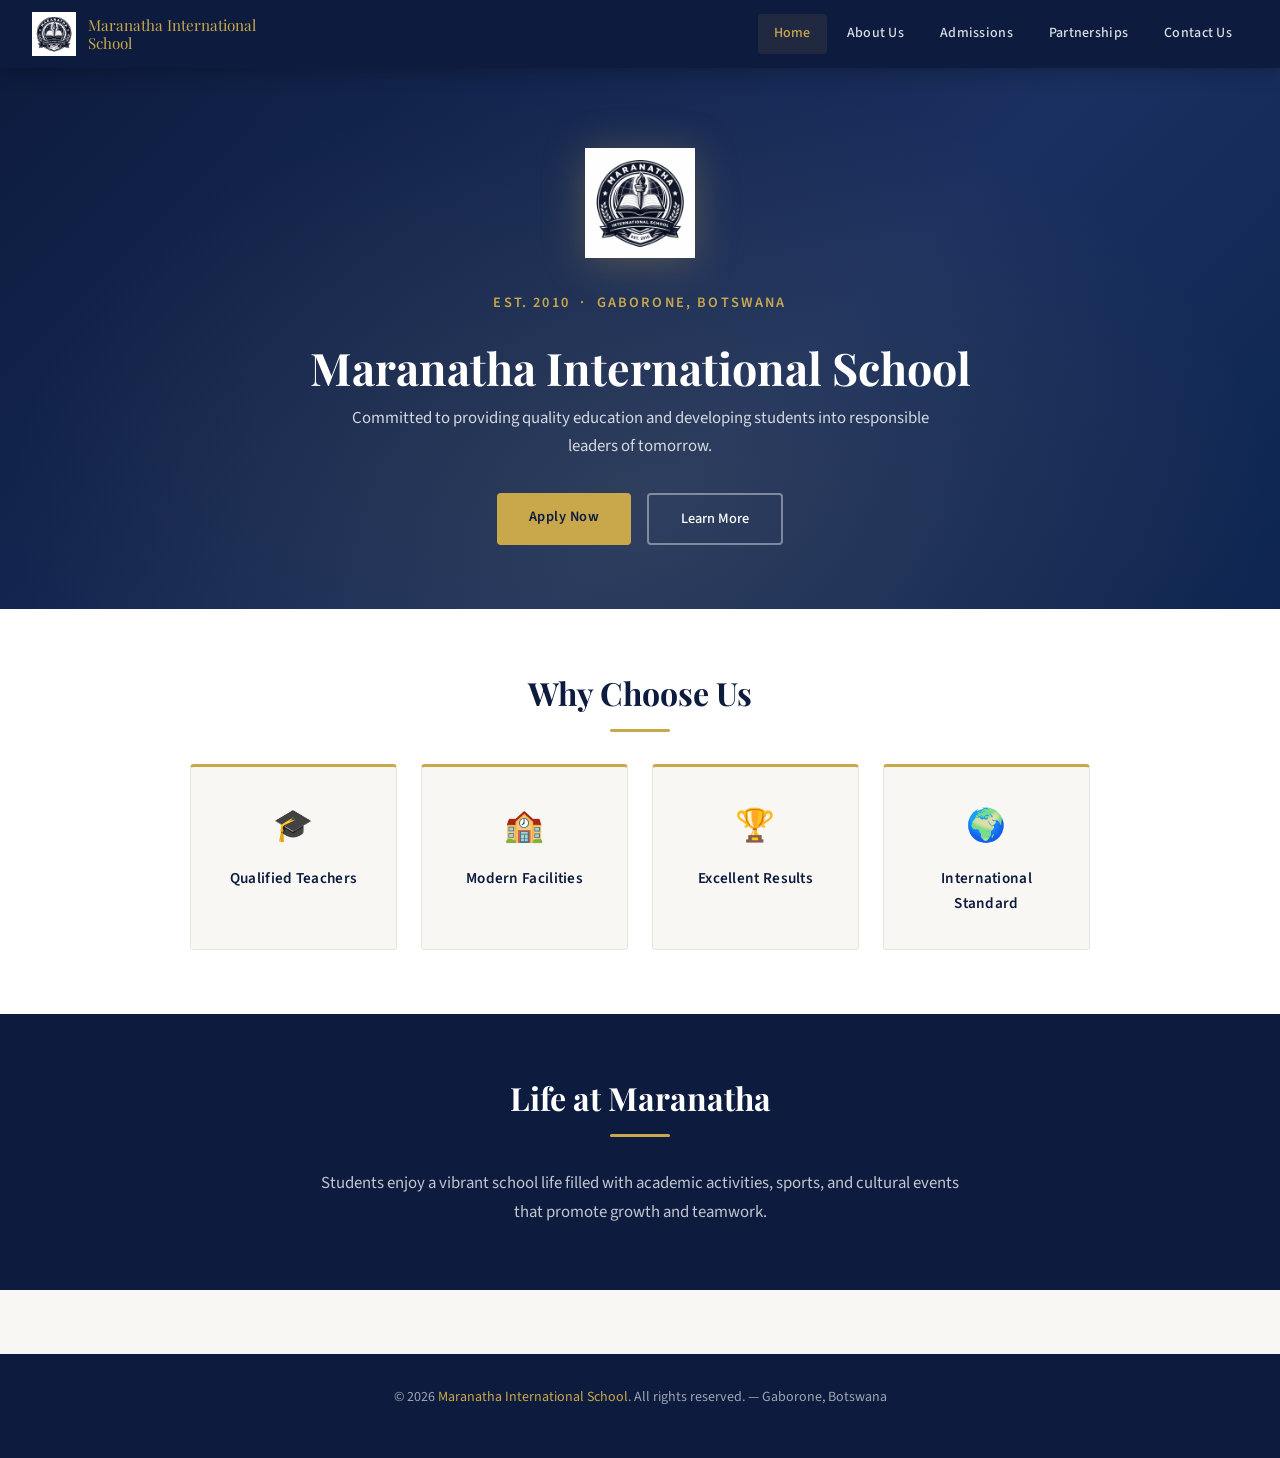
==== index.html @ 63516a1a "Updated website" ====
<!DOCTYPE html>
<html lang="en">
<head>
  <meta charset="UTF-8">
  
  <meta http-equiv="Content-Type" content="text/html; charset=utf-8">
  <meta name="viewport" content="width=device-width, initial-scale=1.0">
  <title>Maranatha International School – Home</title>

  <link rel="stylesheet" href="Style.css">
</head>
<body>

 
  <nav>
    <a href="index.html" class="nav-logo">
      <img src="Maranatha logo.png" alt="Maranatha International School Logo">
      <span>Maranatha International School</span>
    </a>
    <button class="hamburger" onclick="this.nextElementSibling.classList.toggle('open')" aria-label="Open navigation menu">
      <span></span><span></span><span></span>
    </button>
    <ul class="nav-links">
      <li><a href="index.html" class="active">Home</a></li>
      <li><a href="about.html">About Us</a></li>
      <li><a href="admission.html">Admissions</a></li>
      <li><a href="partnership.html">Partnerships</a></li>
      <li><a href="contact.html">Contact Us</a></li>
    </ul>
  </nav>

  
  <section class="hero">
    <img src="Maranatha logo.png" alt="Maranatha International School Crest" class="hero-logo">
    <p class="tagline">Est. 2010 &nbsp;&middot;&nbsp; Gaborone, Botswana</p>
  
    <h1>Maranatha International School</h1>
    <p>Committed to providing quality education and developing students into responsible leaders of tomorrow.</p>
    <div class="hero-btns">
      <a href="admission.html" class="btn-primary">Apply Now</a>
      <a href="about.html" class="btn-outline">Learn More</a>
    </div>
  </section>

 
  <section class="cards-section">
    <h2 class="section-title">Why Choose Us</h2>
    <div class="gold-divider"></div>
    <div class="cards">
      <div class="card"><span class="card-icon">🎓</span>Qualified Teachers</div>
      <div class="card"><span class="card-icon">🏫</span>Modern Facilities</div>
      <div class="card"><span class="card-icon">🏆</span>Excellent Results</div>
      <div class="card"><span class="card-icon">🌍</span>International Standard</div>
    </div>
  </section>


  <section class="life-section">
    <h2 class="section-title">Life at Maranatha</h2>
    <div class="gold-divider"></div>
    <p>Students enjoy a vibrant school life filled with academic activities, sports, and cultural events that promote growth and teamwork.</p>
  </section>

 
  <footer>
    <p>&copy; 2026 <span>Maranatha International School</span>. All rights reserved. &mdash; Gaborone, Botswana</p>
  </footer>

</body>
</html>
---- Style.css ----
@import url('https://fonts.googleapis.com/css2?family=Playfair+Display:wght@600;700&family=Source+Sans+3:wght@300;400;500;600&display=swap');

* {
  margin: 0;
  padding: 0;
  box-sizing: border-box;
}


:root {
  --navy:      #0d1b3e;
  --navy-mid:  #1a3060;
  --gold:      #c9a84c;
  --gold-lt:   #f0d080;
  --white:     #ffffff;
  --off-white: #f8f7f4;
  --light:     #e8e4dd;
  --gray:      #6b7280;
  --text:      #1a1a2e;
}

body {
  font-family: 'Source Sans 3', Arial, sans-serif;
  background-color: var(--off-white);
  color: var(--text);
  line-height: 1.7;      
  font-size: 1rem;
}


h1, h2, h3 {
  font-family: 'Playfair Display', Georgia, serif;
  color: var(--navy);
  line-height: 1.25;
}

h1 { font-size: clamp(1.9rem, 4vw, 2.8rem); }
h2 { font-size: clamp(1.4rem, 3vw, 2rem); margin-bottom: .5rem; }
h3 { font-size: 1.15rem; }

p  { margin-bottom: 1rem; }


a { color: var(--navy); text-decoration: none; }
a:hover { text-decoration: underline; color: var(--gold); }

nav {
  background-color: var(--navy);
  padding: 0 2rem;
  display: flex;
  align-items: center;
  justify-content: space-between;
  position: sticky;
  top: 0;
  z-index: 100;
  box-shadow: 0 2px 20px rgba(0,0,0,.3);
}

.nav-logo {
  display: flex;
  align-items: center;
  gap: .75rem;
  padding: .75rem 0;
  text-decoration: none;
}
.nav-logo img { height: 44px; width: auto; }
.nav-logo span {
  font-family: 'Playfair Display', serif;
  color: var(--gold);
  font-size: .95rem;
  line-height: 1.2;
  max-width: 180px;
}


.nav-links {
  display: flex;
  gap: .25rem;
  list-style: none;   
  padding: 0;
  margin: 0;
}


.nav-links li { display: inline; }

.nav-links a {
  color: rgba(255,255,255,.85);
  padding: .5rem 1rem;
  border-radius: 4px;
  font-size: .875rem;
  font-weight: 500;
  letter-spacing: .02em;
  transition: all .2s;
  display: inline-block;
}


.nav-links a:hover,
.nav-links a.active {
  color: var(--gold);
  background: rgba(201,168,76,.1);
  text-decoration: none;
}


.hamburger {
  display: none;
  flex-direction: column;
  gap: 5px;
  background: none;
  border: none;
  cursor: pointer;
  padding: .5rem;
}
.hamburger span {
  display: block;
  width: 24px;
  height: 2px;
  background: var(--white);
  border-radius: 2px;
  transition: all .3s;
}

.hero {
  background: linear-gradient(135deg, var(--navy) 0%, var(--navy-mid) 60%, #0d2550 100%);
  color: var(--white);
  padding: 5rem 2rem 4rem;
  text-align: center;
  position: relative;
  overflow: hidden;
}
.hero::before {
  content: '';
  position: absolute;
  inset: 0;
  background: radial-gradient(ellipse at 50% 80%, rgba(201,168,76,.12) 0%, transparent 70%);
}

.hero-logo {
  width: 110px;
  height: 110px;
  object-fit: contain;
  margin-bottom: 1.5rem;
  filter: drop-shadow(0 4px 20px rgba(201,168,76,.3));
  position: relative;
}

.hero h1 { color: var(--white); margin-bottom: .5rem; position: relative; }
.hero .tagline {
  color: var(--gold);
  font-size: .9rem;
  font-weight: 600;
  letter-spacing: .15em;
  text-transform: uppercase;   
  margin-bottom: 1.5rem;
  position: relative;
}
.hero p {
  max-width: 600px;
  margin: 0 auto 2rem;
  color: rgba(255,255,255,.8);
  font-size: 1.05rem;
  position: relative;
}

.hero-btns {
  display: flex;
  gap: 1rem;
  justify-content: center;
  flex-wrap: wrap;
  position: relative;
}


.btn-primary {
  background: var(--gold);
  color: var(--navy);
  padding: .75rem 2rem;
  border-radius: 4px;
  font-weight: 600;
  font-size: .9rem;
  letter-spacing: .03em;
  transition: all .2s;
  border: none;
  cursor: pointer;
  display: inline-block;
}
.btn-primary:hover { background: var(--gold-lt); transform: translateY(-1px); text-decoration: none; color: var(--navy); }

.btn-outline {
  border: 2px solid rgba(255,255,255,.4);
  color: var(--white);
  padding: .75rem 2rem;
  border-radius: 4px;
  font-weight: 500;
  font-size: .9rem;
  transition: all .2s;
  display: inline-block;
}
.btn-outline:hover { border-color: var(--gold); color: var(--gold); text-decoration: none; }


.gold-divider {
  width: 60px; height: 3px;
  background: var(--gold);
  margin: 1rem auto 2rem;
  border-radius: 2px;
}


.section-title {
  text-align: center;
  margin-bottom: .5rem;
}


.cards-section {
  padding: 4rem 2rem;
  background: var(--white);
}

.cards {
  display: grid;
  grid-template-columns: repeat(auto-fit, minmax(200px, 1fr));
  gap: 1.5rem;
  max-width: 900px;
  margin: 2rem auto 0;
}


.card {
  background: var(--off-white);
  border: 1px solid var(--light);
  border-top: 3px solid var(--gold);
  padding: 2rem 1.5rem;       
  text-align: center;
  border-radius: 4px;
  font-weight: 600;
  color: var(--navy);
  font-size: .95rem;
  letter-spacing: .02em;
  transition: box-shadow .2s;   
}
.card:hover { box-shadow: 0 8px 30px rgba(13,27,62,.1); }
.card-icon { font-size: 2rem; margin-bottom: .75rem; display: block; }

.life-section {
  padding: 4rem 2rem;
  background: var(--navy);
  color: var(--white);
  text-align: center;
}
.life-section .section-title { color: var(--white); }
.life-section p { max-width: 640px; margin: 0 auto; color: rgba(255,255,255,.75); font-size: 1.05rem; }


.page-header {
  background: linear-gradient(135deg, var(--navy), var(--navy-mid));
  padding: 3rem 2rem;
  text-align: center;
  color: var(--white);
}
.page-header h1 { color: var(--white); }
.page-header p { color: rgba(255,255,255,.7); margin-top: .5rem; margin-bottom: 0; }


.about-section {
  max-width: 800px;
  margin: 4rem auto;
  padding: 0 2rem;
}


.principal-card {
  background: var(--white);
  border-radius: 8px;
  padding: 3rem;           
  box-shadow: 0 4px 30px rgba(0,0,0,.08);  
  display: flex;
  gap: 2.5rem;
  align-items: flex-start;
  margin-bottom: 3rem;      
}

.principal-img {
  width: 160px;
  height: 160px;
  border-radius: 50%;
  object-fit: cover;
  border: 4px solid var(--gold);
  flex-shrink: 0;
}

.principal-info h2 { margin-bottom: .25rem; }
.principal-info .title {
  color: var(--gold);
  font-weight: 600;
  font-size: .8rem;
  letter-spacing: .1em;
  text-transform: uppercase;
  margin-bottom: 1rem;
}
.principal-info p { color: var(--gray); font-size: .95rem; }

.activities-section {
  background: var(--white);
  border-radius: 8px;
  padding: 2.5rem 3rem;
  box-shadow: 0 4px 30px rgba(0,0,0,.08);
}
.activities-section h3 {
  font-family: 'Playfair Display', serif;
  font-size: 1.4rem;
  color: var(--navy);
  margin-bottom: 1.5rem;
}


.activities-grid {
  display: grid;
  grid-template-columns: repeat(auto-fill, minmax(160px, 1fr));
  gap: 1rem;
  list-style: none;       
  padding: 0;
}
.activities-grid li {
  background: var(--off-white);
  border-left: 3px solid var(--gold);
  padding: .75rem 1rem;    
  border-radius: 0 4px 4px 0;
  font-size: .9rem;
  font-weight: 500;
  color: var(--navy);
}


.contact-section {
  max-width: 860px;
  margin: 4rem auto;
  padding: 0 2rem;
  display: grid;
  grid-template-columns: 1fr 2fr;
  gap: 2rem;
}

.contact-info {
  background: var(--navy);
  border-radius: 8px;
  padding: 2.5rem 2rem;
  color: var(--white);
}
.contact-info h2 {
  font-family: 'Playfair Display', serif;
  font-size: 1.4rem;
  margin-bottom: 2rem;
  color: var(--white);
}
.contact-item { margin-bottom: 2rem; }
.contact-item h3 {
  color: var(--gold);
  font-size: .75rem;
  letter-spacing: .12em;
  text-transform: uppercase;
  margin-bottom: .4rem;
  font-weight: 600;
  font-family: 'Source Sans 3', sans-serif;
}
.contact-item p { color: rgba(255,255,255,.8); font-size: .9rem; margin-bottom: 0; }


.contact-form {
  background: var(--white);
  border-radius: 8px;
  padding: 2.5rem;
  box-shadow: 0 4px 30px rgba(0,0,0,.08);
}
.contact-form h2 {
  font-family: 'Playfair Display', serif;
  font-size: 1.4rem;
  color: var(--navy);
  margin-bottom: 1.5rem;
}


.form-group { margin-bottom: 1.25rem; }


.form-group label {
  display: block;
  font-size: .8rem;
  font-weight: 600;
  color: var(--navy);
  letter-spacing: .05em;
  text-transform: uppercase;
  margin-bottom: .4rem;
}


.form-group input,
.form-group textarea {
  width: 100%;
  padding: .75rem 1rem;      
  border: 1.5px solid var(--light);
  border-radius: 4px;
  font-family: 'Source Sans 3', sans-serif;
  font-size: .95rem;
  color: var(--text);
  background: var(--off-white);
  transition: border-color .2s;
}
.form-group input:focus,
.form-group textarea:focus {
  outline: none;
  border-color: var(--gold);
  background: var(--white);
}
.form-group textarea { resize: vertical; min-height: 130px; }

.form-note {
  margin-top: 1rem;
  font-size: .8rem;
  color: var(--gray);
}
.form-note a { color: var(--navy); text-decoration: underline; }


.admission-section {
  max-width: 860px;
  margin: 4rem auto;
  padding: 0 2rem;
}

.admission-grid {
  display: grid;
  grid-template-columns: repeat(auto-fit, minmax(260px, 1fr));
  gap: 1.5rem;
  margin-top: 2rem;
}

.admission-card {
  background: var(--white);
  border-radius: 8px;
  padding: 2rem;
  box-shadow: 0 4px 20px rgba(0,0,0,.07);
  border-top: 3px solid var(--gold);
}
.admission-card h3 {
  font-family: 'Playfair Display', serif;
  color: var(--navy);
  margin-bottom: .75rem;
  font-size: 1.1rem;
}
.admission-card p,
.admission-card li { color: var(--gray); font-size: .9rem; line-height: 1.6; }
.admission-card ul { padding-left: 1.2rem; }
.admission-card li { margin-bottom: .3rem; }

.step-number {
  width: 36px; height: 36px;
  background: var(--gold);
  color: var(--navy);
  border-radius: 50%;
  display: flex;
  align-items: center;
  justify-content: center;
  font-weight: 700;
  font-size: .9rem;
  margin-bottom: 1rem;
}


.partnership-section {
  max-width: 860px;
  margin: 4rem auto;
  padding: 0 2rem;
}

.partner-benefits {
  display: grid;
  grid-template-columns: repeat(auto-fit, minmax(240px, 1fr));
  gap: 1.5rem;
  margin-top: 2rem;
}

.benefit-card {
  background: var(--white);
  border-radius: 8px;
  padding: 2rem;
  box-shadow: 0 4px 20px rgba(0,0,0,.07);
  text-align: center;
}
.benefit-card .icon { font-size: 2.5rem; margin-bottom: 1rem; }
.benefit-card h3 {
  font-family: 'Playfair Display', serif;
  color: var(--navy);
  margin-bottom: .5rem;
}
.benefit-card p { color: var(--gray); font-size: .9rem; margin-bottom: 0; }


.cta-box {
  background: var(--navy);
  color: var(--white);
  border-radius: 8px;
  padding: 3rem;
  text-align: center;
  margin-top: 3rem;
}
.cta-box h2 { color: var(--white); margin-bottom: .75rem; }
.cta-box p { color: rgba(255,255,255,.75); margin-bottom: 1.5rem; }


footer {
  background: var(--navy);
  color: rgba(255,255,255,.6);
  text-align: center;
  padding: 2rem;
  font-size: .875rem;
  margin-top: 4rem;
}
footer span { color: var(--gold); }


@media (max-width: 768px) {
  
  .hamburger { display: flex; }

  
  .nav-links {
    display: none;
    flex-direction: column;
    position: absolute;
    top: 100%;
    left: 0; right: 0;
    background: var(--navy);
    padding: 1rem;
    box-shadow: 0 8px 20px rgba(0,0,0,.3);
  }
  .nav-links.open { display: flex; }
  .nav-links li { display: block; }
  .nav-links a { padding: .75rem 1rem; border-bottom: 1px solid rgba(255,255,255,.08); display: block; }

  nav { position: relative; }

  .principal-card {
    flex-direction: column;
    align-items: center;
    text-align: center;
    padding: 2rem;
  }

  
  .contact-section { grid-template-columns: 1fr; }

  .hero { padding: 3rem 1.5rem; }
}
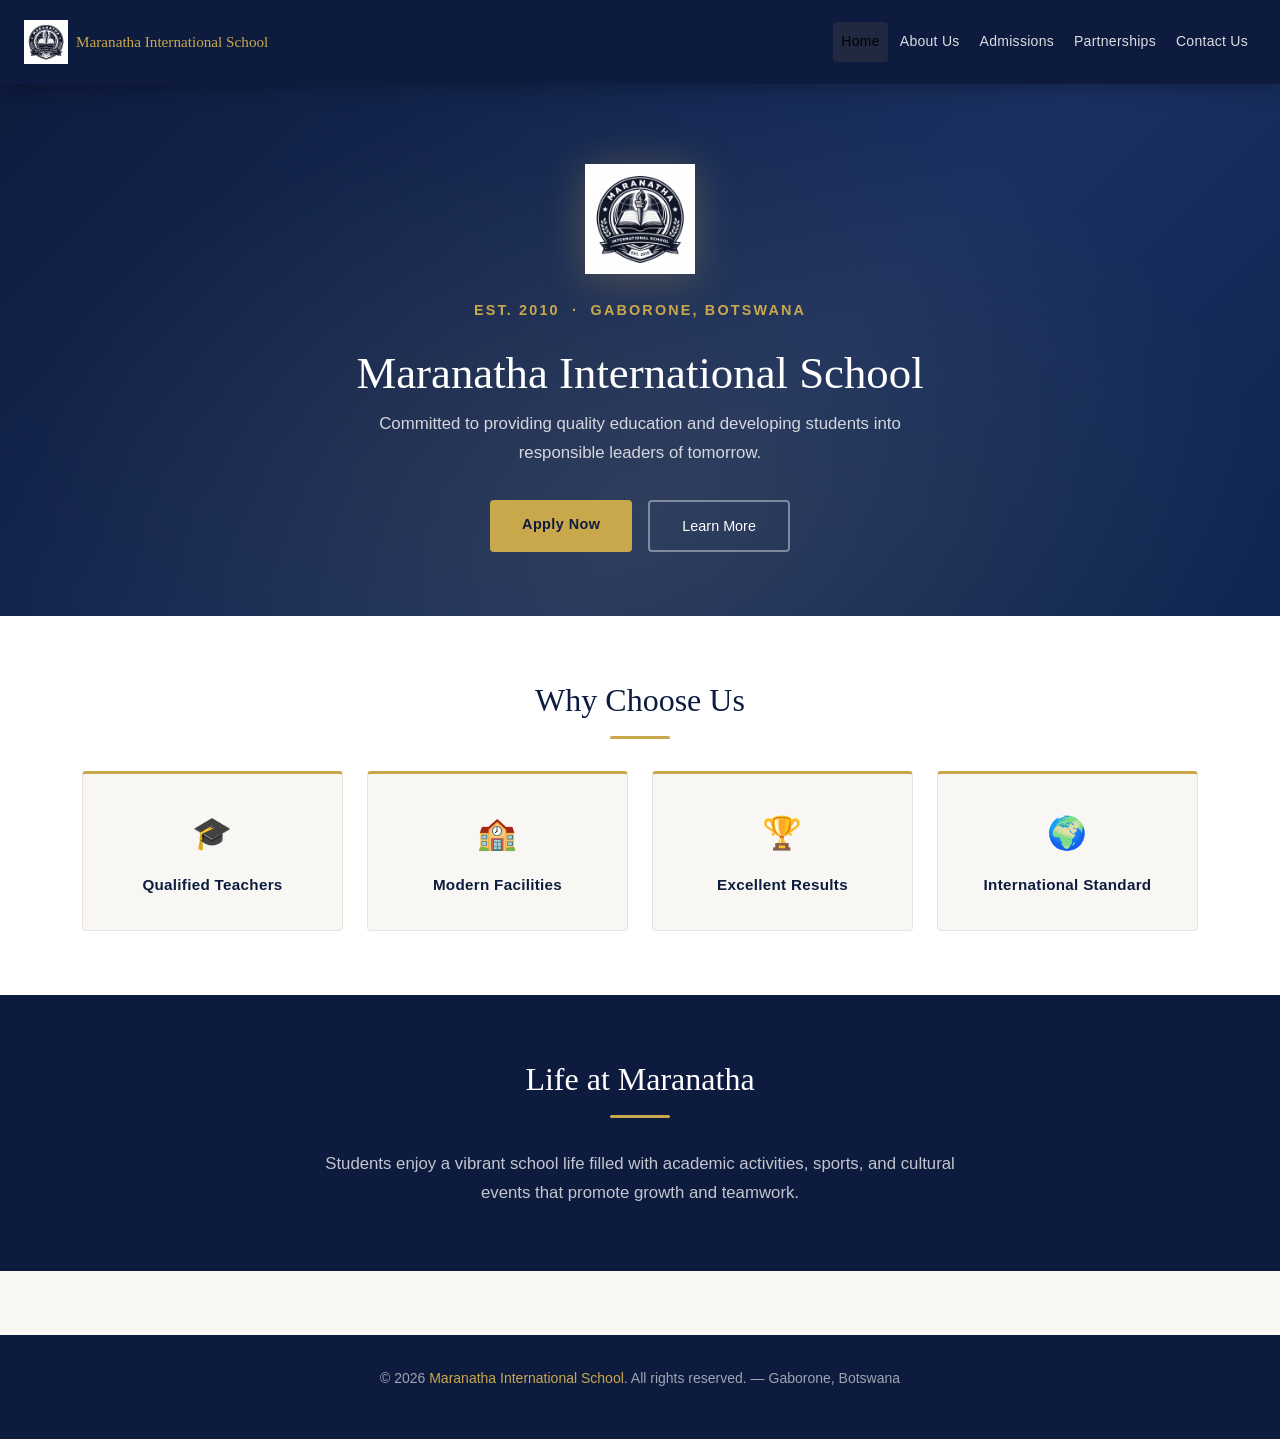
==== commit 052c6630: "Updated website" ====
--- a/index.html
+++ b/index.html
@@ -2,38 +2,55 @@
 <html lang="en">
 <head>
   <meta charset="UTF-8">
-  
   <meta http-equiv="Content-Type" content="text/html; charset=utf-8">
   <meta name="viewport" content="width=device-width, initial-scale=1.0">
   <title>Maranatha International School – Home</title>
 
+  <!-- Bootstrap 5 CSS -->
+  <link href="https://cdn.jsdelivr.net/npm/bootstrap@5.3.3/dist/css/bootstrap.min.css" rel="stylesheet">
+
+  <!-- Custom CSS (overrides Bootstrap where needed) -->
   <link rel="stylesheet" href="Style.css">
 </head>
 <body>
 
- 
-  <nav>
-    <a href="index.html" class="nav-logo">
-      <img src="Maranatha logo.png" alt="Maranatha International School Logo">
-      <span>Maranatha International School</span>
-    </a>
-    <button class="hamburger" onclick="this.nextElementSibling.classList.toggle('open')" aria-label="Open navigation menu">
-      <span></span><span></span><span></span>
-    </button>
-    <ul class="nav-links">
-      <li><a href="index.html" class="active">Home</a></li>
-      <li><a href="about.html">About Us</a></li>
-      <li><a href="admission.html">Admissions</a></li>
-      <li><a href="partnership.html">Partnerships</a></li>
-      <li><a href="contact.html">Contact Us</a></li>
-    </ul>
+  <!-- NAVBAR using Bootstrap navbar component -->
+  <nav class="navbar navbar-expand-lg sticky-top" style="background-color: var(--navy); box-shadow: 0 2px 20px rgba(0,0,0,.3);">
+    <div class="container-fluid px-4">
+
+      <!-- Brand / Logo -->
+      <a href="index.html" class="navbar-brand nav-logo d-flex align-items-center gap-2">
+        <img src="Maranatha logo.png" alt="Maranatha International School Logo" height="44">
+        <span>Maranatha International School</span>
+      </a>
+
+      <!-- Hamburger toggler -->
+      <button class="navbar-toggler" type="button"
+              data-bs-toggle="collapse" data-bs-target="#mainNav"
+              aria-controls="mainNav" aria-expanded="false"
+              aria-label="Toggle navigation"
+              style="border-color: rgba(255,255,255,.3);">
+        <span class="navbar-toggler-icon" style="filter: invert(1);"></span>
+      </button>
+
+      <!-- Nav links -->
+      <div class="collapse navbar-collapse" id="mainNav">
+        <ul class="navbar-nav ms-auto nav-links">
+          <li class="nav-item"><a href="index.html" class="nav-link active">Home</a></li>
+          <li class="nav-item"><a href="about.html" class="nav-link">About Us</a></li>
+          <li class="nav-item"><a href="admission.html" class="nav-link">Admissions</a></li>
+          <li class="nav-item"><a href="partnership.html" class="nav-link">Partnerships</a></li>
+          <li class="nav-item"><a href="contact.html" class="nav-link">Contact Us</a></li>
+        </ul>
+      </div>
+
+    </div>
   </nav>
 
-  
+  <!-- HERO -->
   <section class="hero">
     <img src="Maranatha logo.png" alt="Maranatha International School Crest" class="hero-logo">
     <p class="tagline">Est. 2010 &nbsp;&middot;&nbsp; Gaborone, Botswana</p>
-  
     <h1>Maranatha International School</h1>
     <p>Committed to providing quality education and developing students into responsible leaders of tomorrow.</p>
     <div class="hero-btns">
@@ -42,30 +59,51 @@
     </div>
   </section>
 
- 
+  <!-- WHY CHOOSE US using Bootstrap grid + row -->
   <section class="cards-section">
     <h2 class="section-title">Why Choose Us</h2>
     <div class="gold-divider"></div>
-    <div class="cards">
-      <div class="card"><span class="card-icon">🎓</span>Qualified Teachers</div>
-      <div class="card"><span class="card-icon">🏫</span>Modern Facilities</div>
-      <div class="card"><span class="card-icon">🏆</span>Excellent Results</div>
-      <div class="card"><span class="card-icon">🌍</span>International Standard</div>
+
+    <div class="container">
+      <div class="row g-4 justify-content-center">
+        <div class="col-12 col-sm-6 col-md-3">
+          <div class="card text-center h-100">
+            <span class="card-icon">🎓</span>Qualified Teachers
+          </div>
+        </div>
+        <div class="col-12 col-sm-6 col-md-3">
+          <div class="card text-center h-100">
+            <span class="card-icon">🏫</span>Modern Facilities
+          </div>
+        </div>
+        <div class="col-12 col-sm-6 col-md-3">
+          <div class="card text-center h-100">
+            <span class="card-icon">🏆</span>Excellent Results
+          </div>
+        </div>
+        <div class="col-12 col-sm-6 col-md-3">
+          <div class="card text-center h-100">
+            <span class="card-icon">🌍</span>International Standard
+          </div>
+        </div>
+      </div>
     </div>
   </section>
 
-
+  <!-- LIFE AT MARANATHA -->
   <section class="life-section">
     <h2 class="section-title">Life at Maranatha</h2>
     <div class="gold-divider"></div>
     <p>Students enjoy a vibrant school life filled with academic activities, sports, and cultural events that promote growth and teamwork.</p>
   </section>
 
- 
+  <!-- FOOTER -->
   <footer>
     <p>&copy; 2026 <span>Maranatha International School</span>. All rights reserved. &mdash; Gaborone, Botswana</p>
   </footer>
 
+  <!-- Bootstrap 5 JS -->
+  <script src="https://cdn.jsdelivr.net/npm/bootstrap@5.3.3/dist/js/bootstrap.bundle.min.js"></script>
+
 </body>
 </html>
-
--- a/Style.css
+++ b/Style.css
@@ -1,7 +1,3 @@
-
-
-@import url('https://fonts.googleapis.com/css2?family=Playfair+Display:wght@600;700&family=Source+Sans+3:wght@300;400;500;600&display=swap');
-
 * {
   margin: 0;
   padding: 0;
